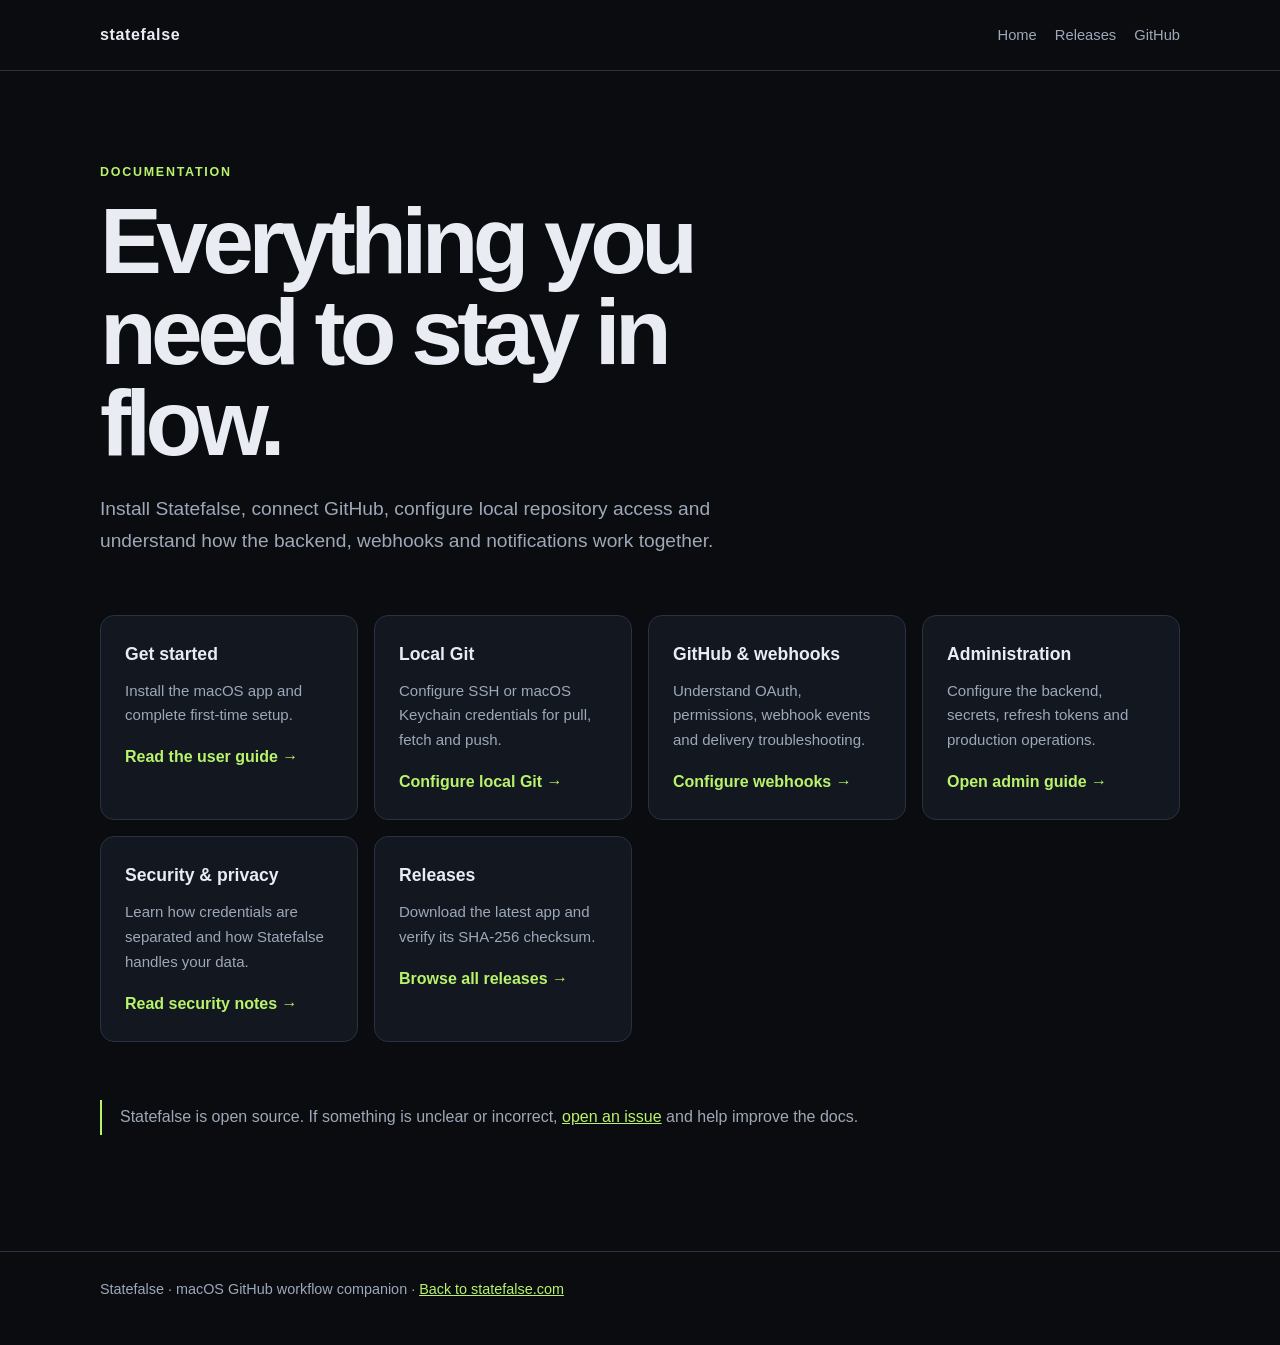
==== landing/docs/index.html @ 81c04aa5 "Add public documentation portal" ====
<!doctype html>
<html lang="en">
<head>
  <meta charset="utf-8">
  <meta name="viewport" content="width=device-width, initial-scale=1">
  <meta name="theme-color" content="#0a0c10">
  <meta name="description" content="Statefalse documentation: installation, GitHub setup, local Git and administration.">
  <title>Statefalse Docs</title>
  <style>
    :root { color-scheme: dark; --bg: #0a0c10; --panel: #121720; --line: #283241; --text: #e9edf3; --muted: #9da8b8; --accent: #b8f36b; }
    * { box-sizing: border-box; }
    body { margin: 0; background: var(--bg); color: var(--text); font: 16px/1.65 -apple-system, BlinkMacSystemFont, "Segoe UI", sans-serif; }
    a { color: var(--accent); }
    .shell { width: min(1080px, calc(100% - 40px)); margin: 0 auto; }
    header { border-bottom: 1px solid var(--line); padding: 22px 0; }
    header .shell { display: flex; align-items: center; justify-content: space-between; gap: 20px; }
    .brand { color: var(--text); font-weight: 700; letter-spacing: .04em; text-decoration: none; }
    nav { display: flex; flex-wrap: wrap; gap: 18px; font-size: .92rem; }
    nav a { color: var(--muted); text-decoration: none; }
    nav a:hover { color: var(--text); }
    main { padding: 78px 0 100px; }
    .eyebrow { color: var(--accent); font-size: .78rem; font-weight: 700; letter-spacing: .14em; text-transform: uppercase; }
    h1 { font-size: clamp(2.8rem, 8vw, 5.8rem); letter-spacing: -.06em; line-height: .98; margin: 14px 0 24px; max-width: 720px; }
    .lede { color: var(--muted); font-size: 1.2rem; max-width: 640px; }
    .grid { display: grid; grid-template-columns: repeat(auto-fit, minmax(230px, 1fr)); gap: 16px; margin-top: 58px; }
    .card { background: var(--panel); border: 1px solid var(--line); border-radius: 14px; padding: 24px; min-height: 170px; }
    .card h2 { font-size: 1.1rem; margin: 0 0 10px; }
    .card p { color: var(--muted); font-size: .94rem; margin: 0 0 16px; }
    .card a { font-weight: 600; text-decoration: none; }
    .note { border-left: 2px solid var(--accent); color: var(--muted); margin-top: 58px; padding: 4px 0 4px 18px; }
    footer { border-top: 1px solid var(--line); color: var(--muted); padding: 26px 0 44px; font-size: .9rem; }
    @media (max-width: 620px) { header .shell { align-items: flex-start; flex-direction: column; } main { padding-top: 52px; } }
  </style>
</head>
<body>
  <header>
    <div class="shell">
      <a class="brand" href="/">statefalse</a>
      <nav aria-label="Documentation navigation">
        <a href="/">Home</a>
        <a href="https://github.com/trashdb/statefalse/releases/latest">Releases</a>
        <a href="https://github.com/trashdb/statefalse">GitHub</a>
      </nav>
    </div>
  </header>
  <main class="shell">
    <p class="eyebrow">Documentation</p>
    <h1>Everything you need to stay in flow.</h1>
    <p class="lede">Install Statefalse, connect GitHub, configure local repository access and understand how the backend, webhooks and notifications work together.</p>
    <section class="grid" aria-label="Documentation sections">
      <article class="card"><h2>Get started</h2><p>Install the macOS app and complete first-time setup.</p><a href="https://github.com/trashdb/statefalse/blob/main/docs/USER-GUIDE.md#install-statefalse">Read the user guide →</a></article>
      <article class="card"><h2>Local Git</h2><p>Configure SSH or macOS Keychain credentials for pull, fetch and push.</p><a href="https://github.com/trashdb/statefalse/blob/main/docs/GIT-LOCAL.md">Configure local Git →</a></article>
      <article class="card"><h2>GitHub &amp; webhooks</h2><p>Understand OAuth, permissions, webhook events and delivery troubleshooting.</p><a href="https://github.com/trashdb/statefalse/blob/main/docs/WEBHOOKS.md">Configure webhooks →</a></article>
      <article class="card"><h2>Administration</h2><p>Configure the backend, secrets, refresh tokens and production operations.</p><a href="https://github.com/trashdb/statefalse/blob/main/docs/ADMIN-GUIDE.md">Open admin guide →</a></article>
      <article class="card"><h2>Security &amp; privacy</h2><p>Learn how credentials are separated and how Statefalse handles your data.</p><a href="https://github.com/trashdb/statefalse/blob/main/SECURITY.md">Read security notes →</a></article>
      <article class="card"><h2>Releases</h2><p>Download the latest app and verify its SHA-256 checksum.</p><a href="https://github.com/trashdb/statefalse/releases">Browse all releases →</a></article>
    </section>
    <p class="note">Statefalse is open source. If something is unclear or incorrect, <a href="https://github.com/trashdb/statefalse/issues">open an issue</a> and help improve the docs.</p>
  </main>
  <footer><div class="shell">Statefalse · macOS GitHub workflow companion · <a href="/">Back to statefalse.com</a></div></footer>
</body>
</html>
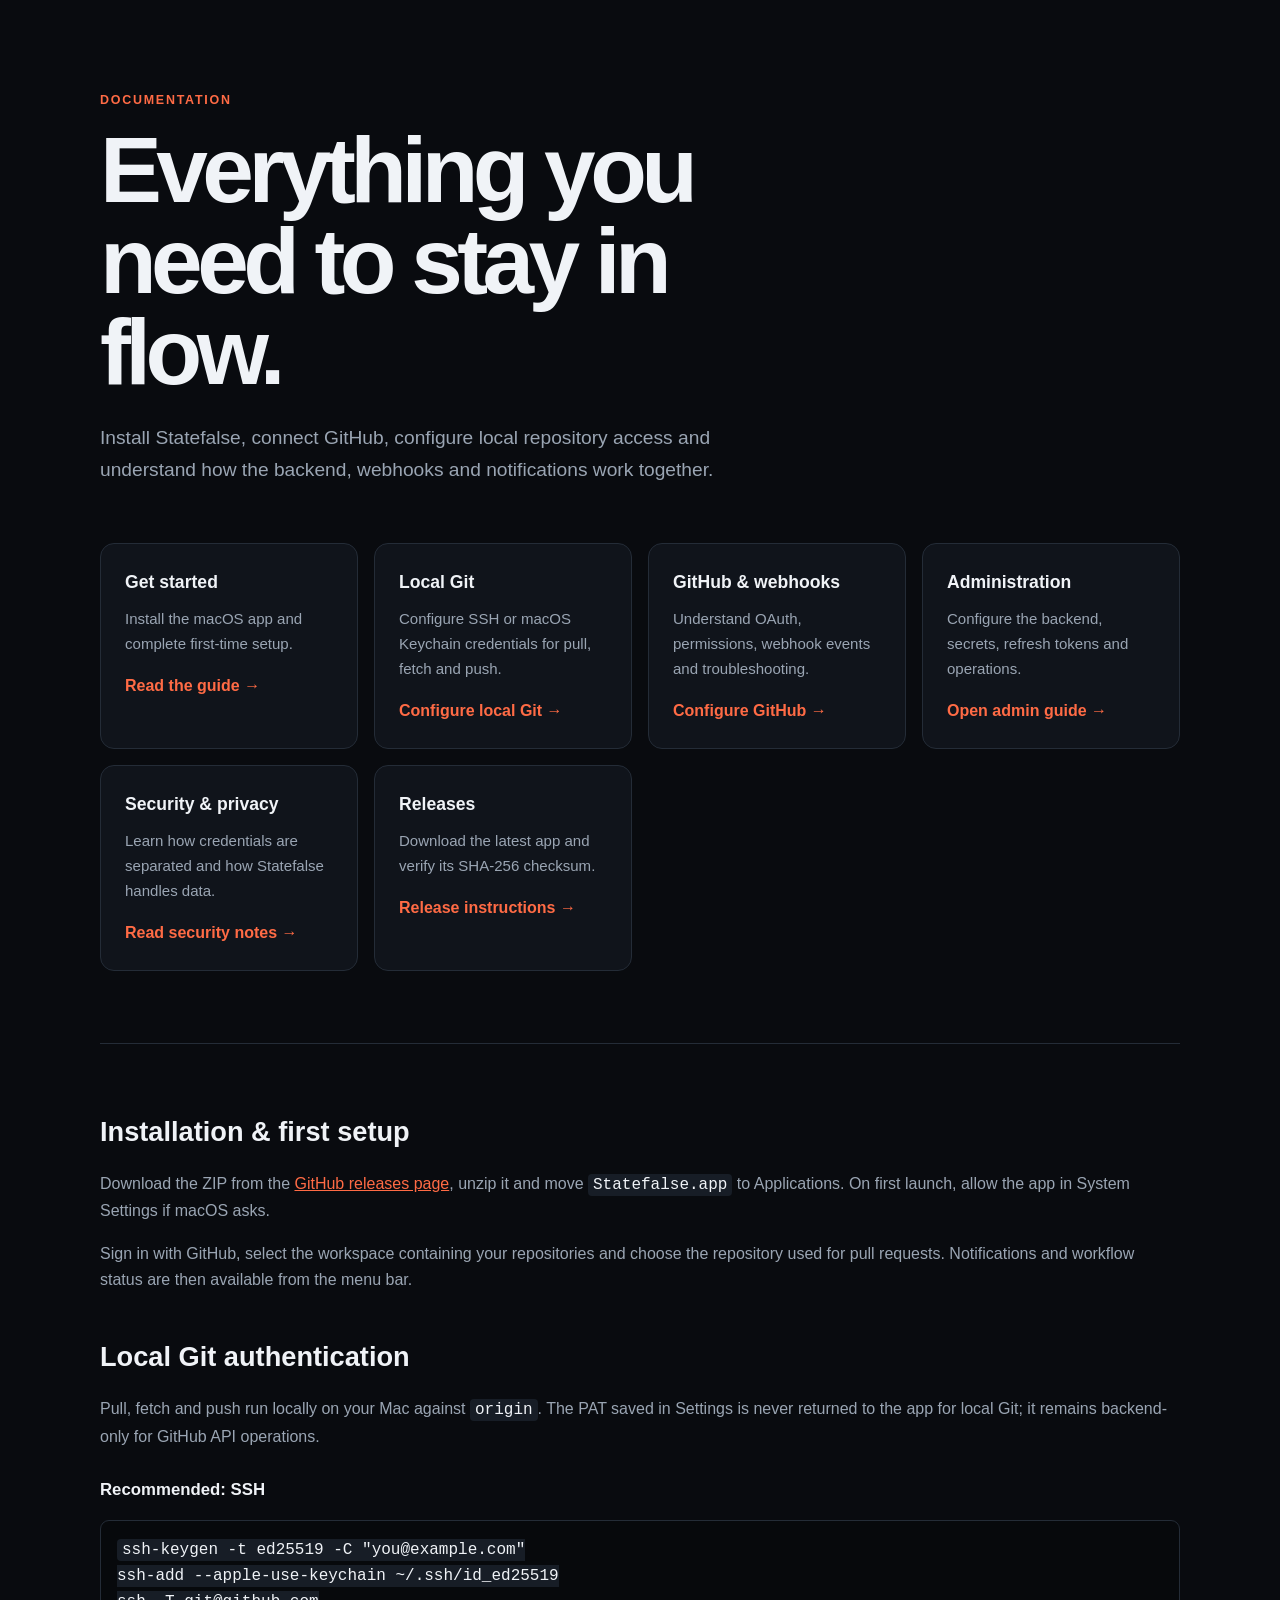
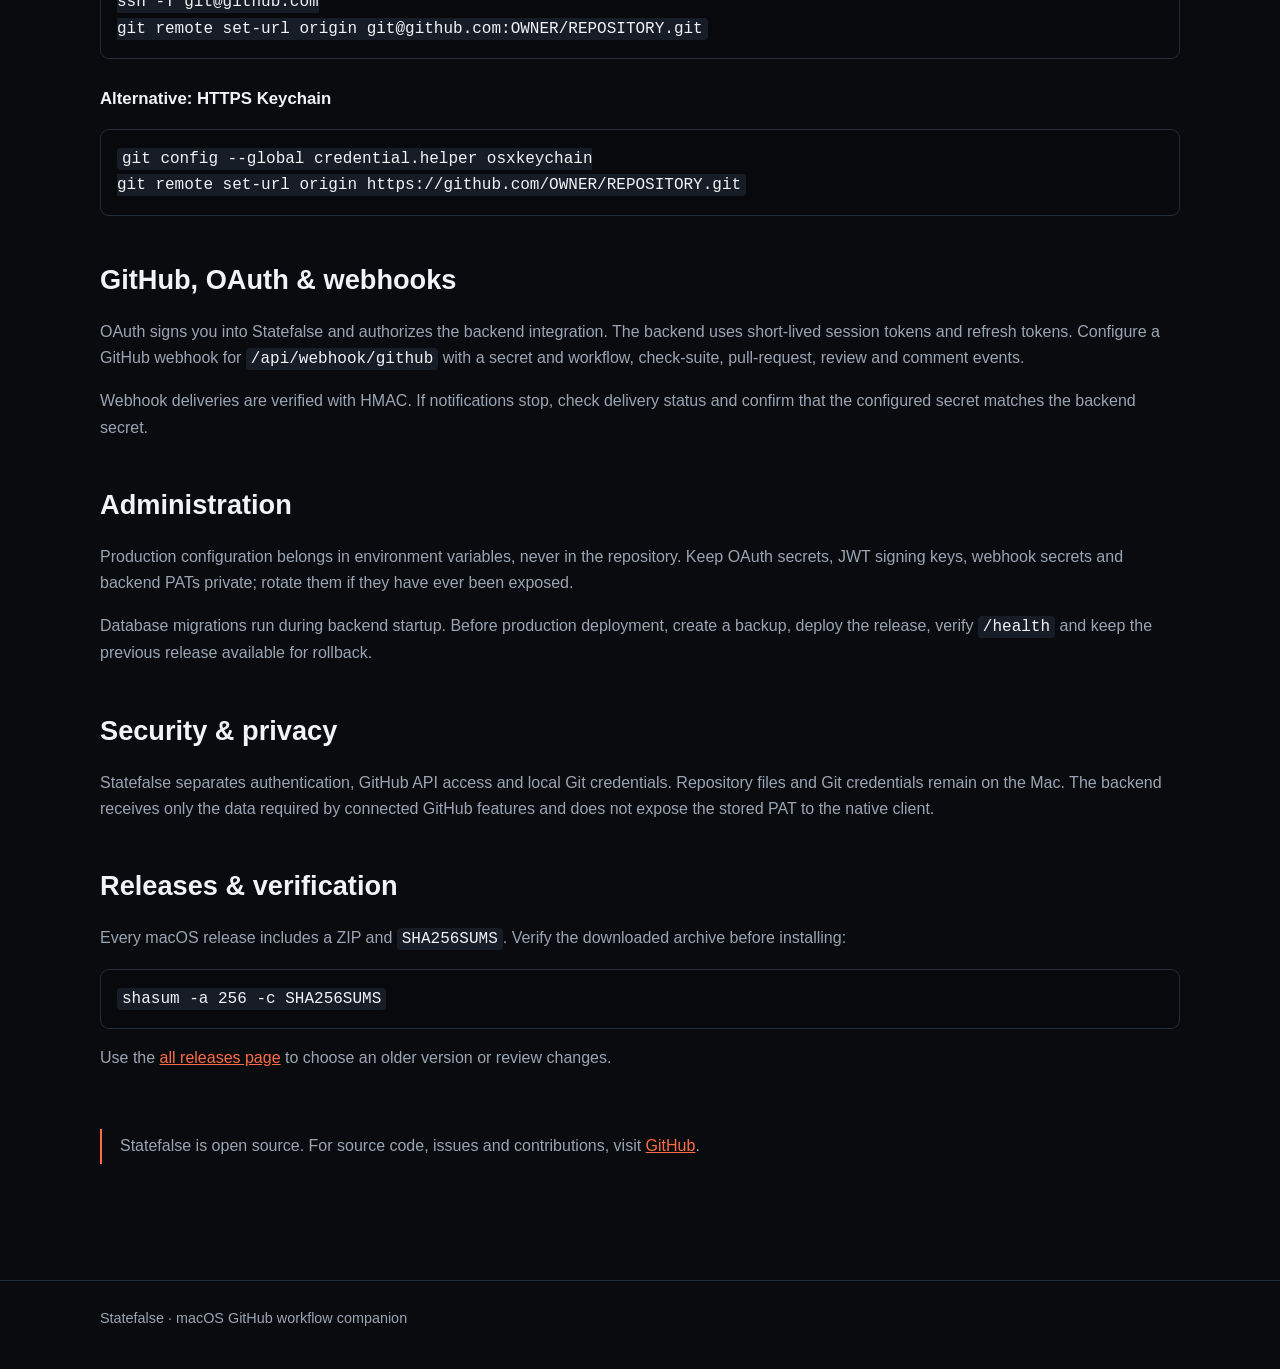
==== commit cd664058: "Refactor detail windows for native release v0.2.25" ====
--- a/landing/docs/index.html
+++ b/landing/docs/index.html
@@ -3,21 +3,15 @@
 <head>
   <meta charset="utf-8">
   <meta name="viewport" content="width=device-width, initial-scale=1">
-  <meta name="theme-color" content="#0a0c10">
+  <meta name="theme-color" content="#090b0f">
   <meta name="description" content="Statefalse documentation: installation, GitHub setup, local Git and administration.">
   <title>Statefalse Docs</title>
   <style>
-    :root { color-scheme: dark; --bg: #0a0c10; --panel: #121720; --line: #283241; --text: #e9edf3; --muted: #9da8b8; --accent: #b8f36b; }
+    :root { color-scheme: dark; --bg: #090b0f; --panel: #10141b; --line: #242c37; --text: #f0f3f7; --muted: #9aa5b3; --accent: #ff6b45; }
     * { box-sizing: border-box; }
     body { margin: 0; background: var(--bg); color: var(--text); font: 16px/1.65 -apple-system, BlinkMacSystemFont, "Segoe UI", sans-serif; }
     a { color: var(--accent); }
     .shell { width: min(1080px, calc(100% - 40px)); margin: 0 auto; }
-    header { border-bottom: 1px solid var(--line); padding: 22px 0; }
-    header .shell { display: flex; align-items: center; justify-content: space-between; gap: 20px; }
-    .brand { color: var(--text); font-weight: 700; letter-spacing: .04em; text-decoration: none; }
-    nav { display: flex; flex-wrap: wrap; gap: 18px; font-size: .92rem; }
-    nav a { color: var(--muted); text-decoration: none; }
-    nav a:hover { color: var(--text); }
     main { padding: 78px 0 100px; }
     .eyebrow { color: var(--accent); font-size: .78rem; font-weight: 700; letter-spacing: .14em; text-transform: uppercase; }
     h1 { font-size: clamp(2.8rem, 8vw, 5.8rem); letter-spacing: -.06em; line-height: .98; margin: 14px 0 24px; max-width: 720px; }
@@ -27,37 +21,60 @@
     .card h2 { font-size: 1.1rem; margin: 0 0 10px; }
     .card p { color: var(--muted); font-size: .94rem; margin: 0 0 16px; }
     .card a { font-weight: 600; text-decoration: none; }
+    .guide { border-top: 1px solid var(--line); margin-top: 72px; padding-top: 24px; }
+    .guide h2 { font-size: 1.7rem; margin: 42px 0 12px; }
+    .guide h3 { font-size: 1.05rem; margin: 26px 0 7px; }
+    .guide p, .guide li { color: var(--muted); }
+    .guide code { background: #171d26; border-radius: 4px; color: var(--text); padding: 2px 5px; }
+    pre { background: #07090c; border: 1px solid var(--line); border-radius: 9px; overflow-x: auto; padding: 16px; }
+    pre code { background: none; color: var(--text); padding: 0; }
     .note { border-left: 2px solid var(--accent); color: var(--muted); margin-top: 58px; padding: 4px 0 4px 18px; }
     footer { border-top: 1px solid var(--line); color: var(--muted); padding: 26px 0 44px; font-size: .9rem; }
-    @media (max-width: 620px) { header .shell { align-items: flex-start; flex-direction: column; } main { padding-top: 52px; } }
+    @media (max-width: 620px) { main { padding-top: 52px; } }
   </style>
 </head>
 <body>
-  <header>
-    <div class="shell">
-      <a class="brand" href="/">statefalse</a>
-      <nav aria-label="Documentation navigation">
-        <a href="/">Home</a>
-        <a href="https://github.com/trashdb/statefalse/releases/latest">Releases</a>
-        <a href="https://github.com/trashdb/statefalse">GitHub</a>
-      </nav>
-    </div>
-  </header>
   <main class="shell">
     <p class="eyebrow">Documentation</p>
     <h1>Everything you need to stay in flow.</h1>
     <p class="lede">Install Statefalse, connect GitHub, configure local repository access and understand how the backend, webhooks and notifications work together.</p>
     <section class="grid" aria-label="Documentation sections">
-      <article class="card"><h2>Get started</h2><p>Install the macOS app and complete first-time setup.</p><a href="https://github.com/trashdb/statefalse/blob/main/docs/USER-GUIDE.md#install-statefalse">Read the user guide →</a></article>
-      <article class="card"><h2>Local Git</h2><p>Configure SSH or macOS Keychain credentials for pull, fetch and push.</p><a href="https://github.com/trashdb/statefalse/blob/main/docs/GIT-LOCAL.md">Configure local Git →</a></article>
-      <article class="card"><h2>GitHub &amp; webhooks</h2><p>Understand OAuth, permissions, webhook events and delivery troubleshooting.</p><a href="https://github.com/trashdb/statefalse/blob/main/docs/WEBHOOKS.md">Configure webhooks →</a></article>
-      <article class="card"><h2>Administration</h2><p>Configure the backend, secrets, refresh tokens and production operations.</p><a href="https://github.com/trashdb/statefalse/blob/main/docs/ADMIN-GUIDE.md">Open admin guide →</a></article>
-      <article class="card"><h2>Security &amp; privacy</h2><p>Learn how credentials are separated and how Statefalse handles your data.</p><a href="https://github.com/trashdb/statefalse/blob/main/SECURITY.md">Read security notes →</a></article>
-      <article class="card"><h2>Releases</h2><p>Download the latest app and verify its SHA-256 checksum.</p><a href="https://github.com/trashdb/statefalse/releases">Browse all releases →</a></article>
+      <article class="card"><h2>Get started</h2><p>Install the macOS app and complete first-time setup.</p><a href="#installation">Read the guide →</a></article>
+      <article class="card"><h2>Local Git</h2><p>Configure SSH or macOS Keychain credentials for pull, fetch and push.</p><a href="#local-git">Configure local Git →</a></article>
+      <article class="card"><h2>GitHub &amp; webhooks</h2><p>Understand OAuth, permissions, webhook events and troubleshooting.</p><a href="#github">Configure GitHub →</a></article>
+      <article class="card"><h2>Administration</h2><p>Configure the backend, secrets, refresh tokens and operations.</p><a href="#administration">Open admin guide →</a></article>
+      <article class="card"><h2>Security &amp; privacy</h2><p>Learn how credentials are separated and how Statefalse handles data.</p><a href="#security">Read security notes →</a></article>
+      <article class="card"><h2>Releases</h2><p>Download the latest app and verify its SHA-256 checksum.</p><a href="#releases">Release instructions →</a></article>
     </section>
-    <p class="note">Statefalse is open source. If something is unclear or incorrect, <a href="https://github.com/trashdb/statefalse/issues">open an issue</a> and help improve the docs.</p>
+    <section class="guide" aria-label="Statefalse documentation">
+      <h2 id="installation">Installation &amp; first setup</h2>
+      <p>Download the ZIP from the <a href="https://github.com/trashdb/statefalse/releases">GitHub releases page</a>, unzip it and move <code>Statefalse.app</code> to Applications. On first launch, allow the app in System Settings if macOS asks.</p>
+      <p>Sign in with GitHub, select the workspace containing your repositories and choose the repository used for pull requests. Notifications and workflow status are then available from the menu bar.</p>
+      <h2 id="local-git">Local Git authentication</h2>
+      <p>Pull, fetch and push run locally on your Mac against <code>origin</code>. The PAT saved in Settings is never returned to the app for local Git; it remains backend-only for GitHub API operations.</p>
+      <h3>Recommended: SSH</h3>
+      <pre><code>ssh-keygen -t ed25519 -C "you@example.com"
+ssh-add --apple-use-keychain ~/.ssh/id_ed25519
+ssh -T git@github.com
+git remote set-url origin git@github.com:OWNER/REPOSITORY.git</code></pre>
+      <h3>Alternative: HTTPS Keychain</h3>
+      <pre><code>git config --global credential.helper osxkeychain
+git remote set-url origin https://github.com/OWNER/REPOSITORY.git</code></pre>
+      <h2 id="github">GitHub, OAuth &amp; webhooks</h2>
+      <p>OAuth signs you into Statefalse and authorizes the backend integration. The backend uses short-lived session tokens and refresh tokens. Configure a GitHub webhook for <code>/api/webhook/github</code> with a secret and workflow, check-suite, pull-request, review and comment events.</p>
+      <p>Webhook deliveries are verified with HMAC. If notifications stop, check delivery status and confirm that the configured secret matches the backend secret.</p>
+      <h2 id="administration">Administration</h2>
+      <p>Production configuration belongs in environment variables, never in the repository. Keep OAuth secrets, JWT signing keys, webhook secrets and backend PATs private; rotate them if they have ever been exposed.</p>
+      <p>Database migrations run during backend startup. Before production deployment, create a backup, deploy the release, verify <code>/health</code> and keep the previous release available for rollback.</p>
+      <h2 id="security">Security &amp; privacy</h2>
+      <p>Statefalse separates authentication, GitHub API access and local Git credentials. Repository files and Git credentials remain on the Mac. The backend receives only the data required by connected GitHub features and does not expose the stored PAT to the native client.</p>
+      <h2 id="releases">Releases &amp; verification</h2>
+      <p>Every macOS release includes a ZIP and <code>SHA256SUMS</code>. Verify the downloaded archive before installing:</p>
+      <pre><code>shasum -a 256 -c SHA256SUMS</code></pre>
+      <p>Use the <a href="https://github.com/trashdb/statefalse/releases">all releases page</a> to choose an older version or review changes.</p>
+    </section>
+    <p class="note">Statefalse is open source. For source code, issues and contributions, visit <a href="https://github.com/trashdb/statefalse">GitHub</a>.</p>
   </main>
-  <footer><div class="shell">Statefalse · macOS GitHub workflow companion · <a href="/">Back to statefalse.com</a></div></footer>
+  <footer><div class="shell">Statefalse · macOS GitHub workflow companion</div></footer>
 </body>
 </html>
-
